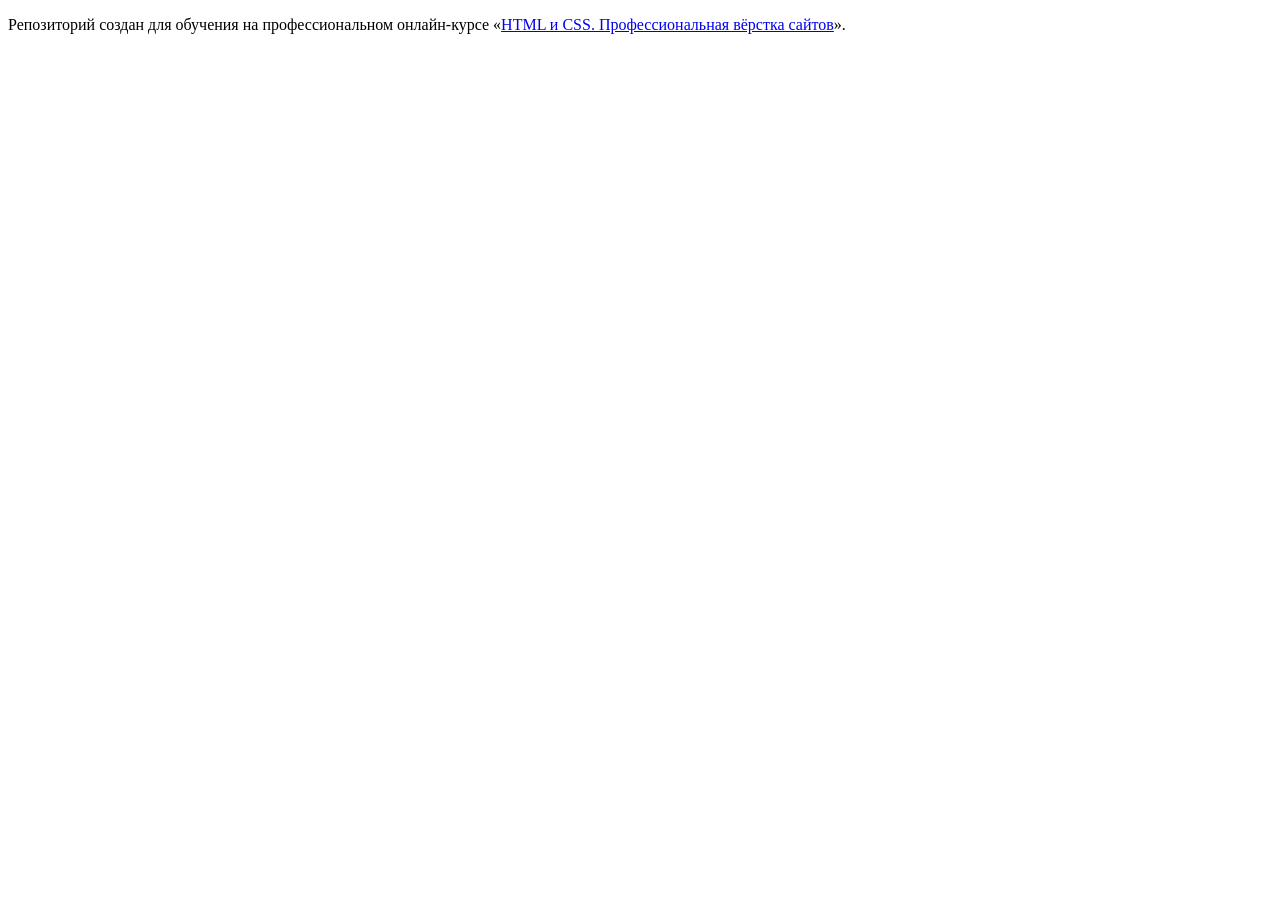
==== index.html @ 212c7be8 "загрузка иконки, фикс пути к ней" ====
<!DOCTYPE html>
<html lang="ru">
  <head>
    <meta charset="utf-8">
    <title>Wow-Prime</title>
    <meta name="viewport" content="width=device-width, initial-scale=1.0">
    <meta name="description" content="Лучший сервер для игры соло в World of Warcraft версии 3.3.5a">
    <meta name="keywords" content="Solo wow, Castom wow, lich king, mmotop">
    <meta name="author" content="Prime_prodject">
    <meta name="robots" content="index, follow">
    <meta property="og:title" content="Заголовок для соцсетей">
    <link rel="icon" href="file:///C:/myhome/favicon.ico" type="image/x-icon">
    <link rel="stylesheet" href="css/style.css">

<!--<meta property="og:description" content="Описание для соцсетей">
<meta property="og:image" content="https://example.com/image.jpg">
<meta property="og:url" content="https://example.com/page.html">
<meta property="og:type" content="website"-->

  </head>
  <body>

    <p>Репозиторий создан для обучения на профессиональном онлайн‑курсе «<a href="https://htmlacademy.ru/intensive/htmlcss">HTML и CSS. Профессиональная вёрстка сайтов</a>».</p>

  </body>
</html>
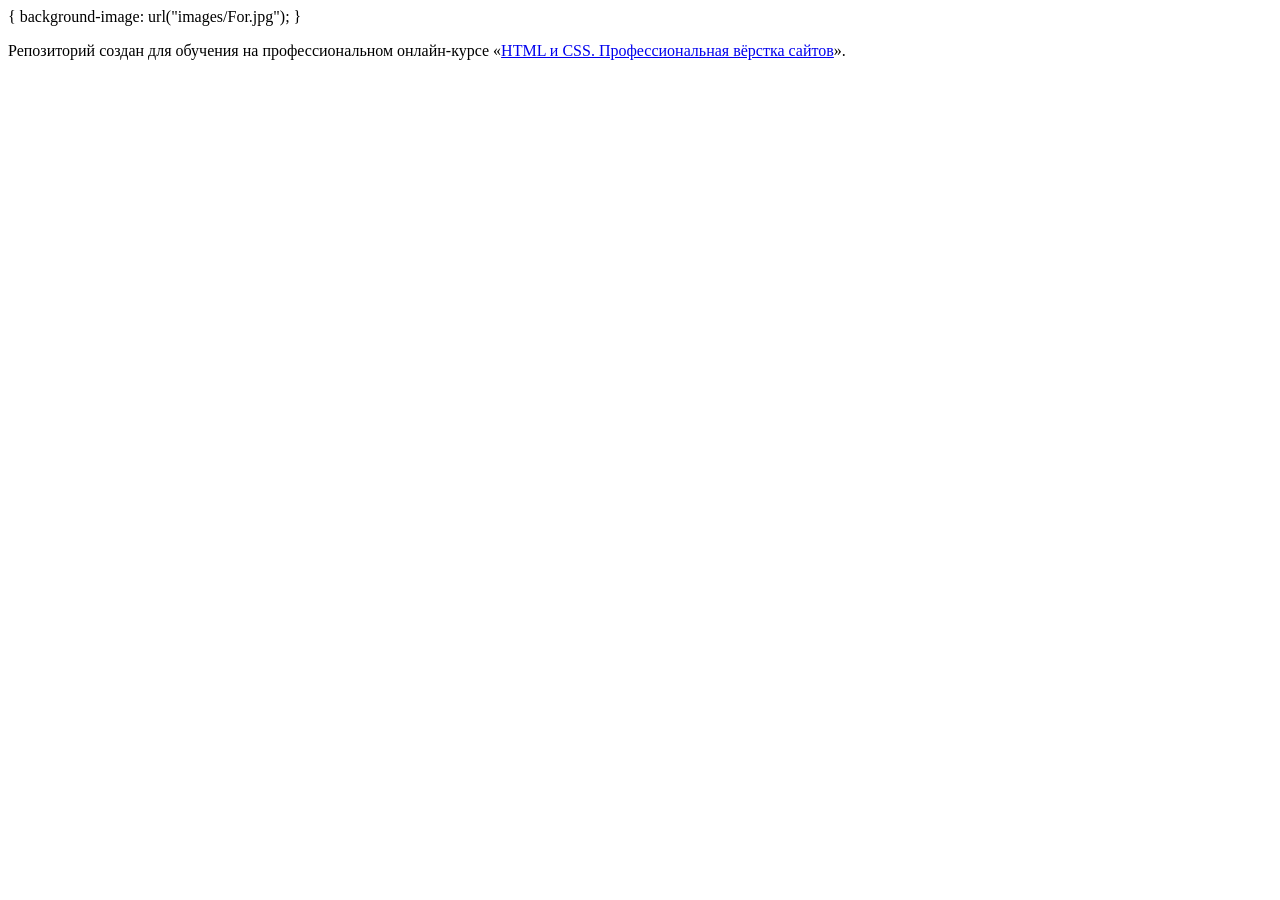
==== commit d6433c9e: "бекграунд" ====
--- a/index.html
+++ b/index.html
@@ -9,7 +9,7 @@
     <meta name="author" content="Prime_prodject">
     <meta name="robots" content="index, follow">
     <meta property="og:title" content="Заголовок для соцсетей">
-    <link rel="icon" href="file:///C:/myhome/favicon.ico" type="image/x-icon">
+    <link rel="icon" href="myhome/favicon.ico" type="image/x-icon">
     <link rel="stylesheet" href="css/style.css">
 
 <!--<meta property="og:description" content="Описание для соцсетей">
@@ -19,7 +19,9 @@
 
   </head>
   <body>
-
+ {
+  background-image: url("images/For.jpg");
+}
     <p>Репозиторий создан для обучения на профессиональном онлайн‑курсе «<a href="https://htmlacademy.ru/intensive/htmlcss">HTML и CSS. Профессиональная вёрстка сайтов</a>».</p>
 
   </body>
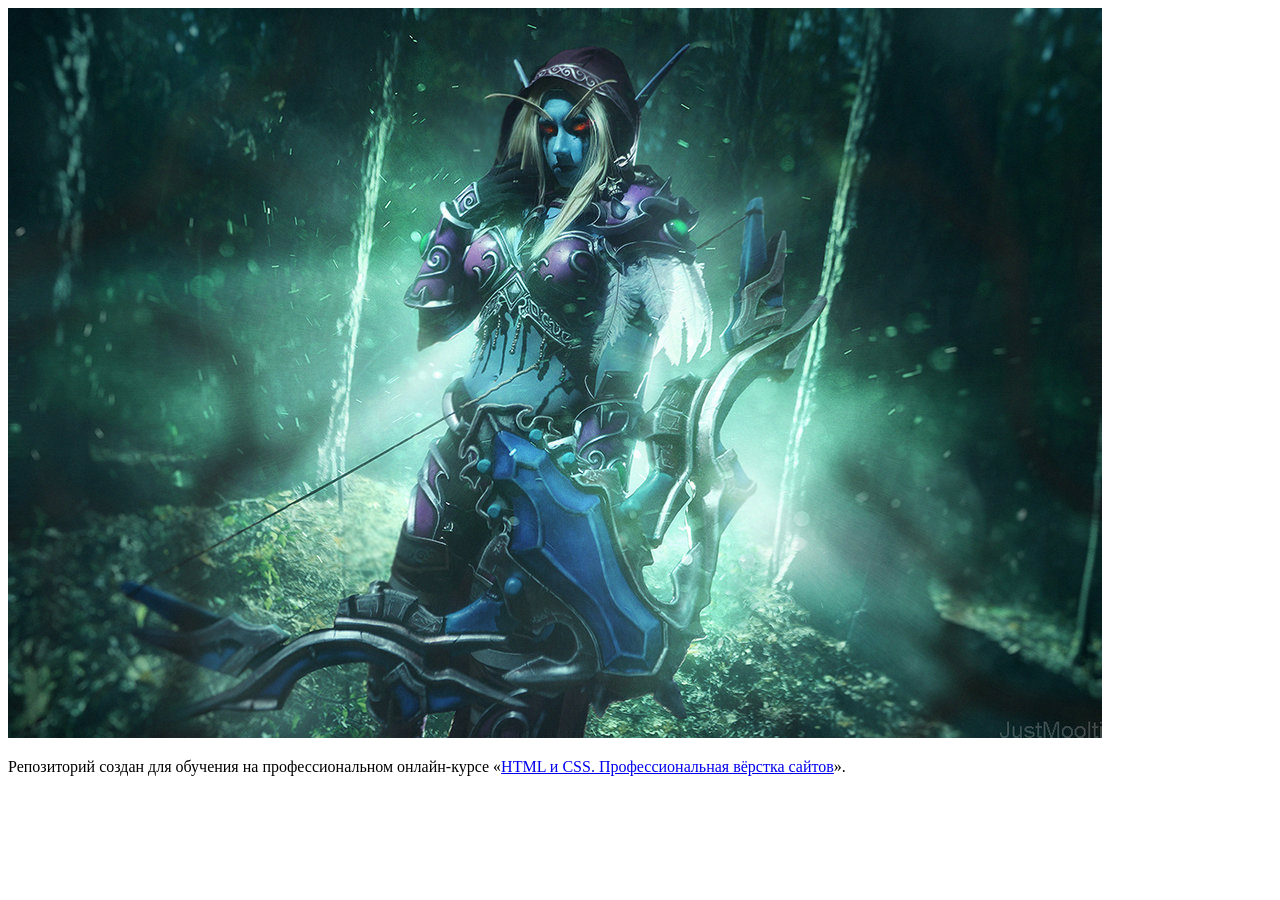
==== commit 9370b34f: "АЫ" ====
--- a/index.html
+++ b/index.html
@@ -19,9 +19,9 @@
 
   </head>
   <body>
- {
-  background-image: url("images/For.jpg");
-}
+ 
+ <img src="images/For.jpg" alt="Описание">
+
     <p>Репозиторий создан для обучения на профессиональном онлайн‑курсе «<a href="https://htmlacademy.ru/intensive/htmlcss">HTML и CSS. Профессиональная вёрстка сайтов</a>».</p>
 
   </body>
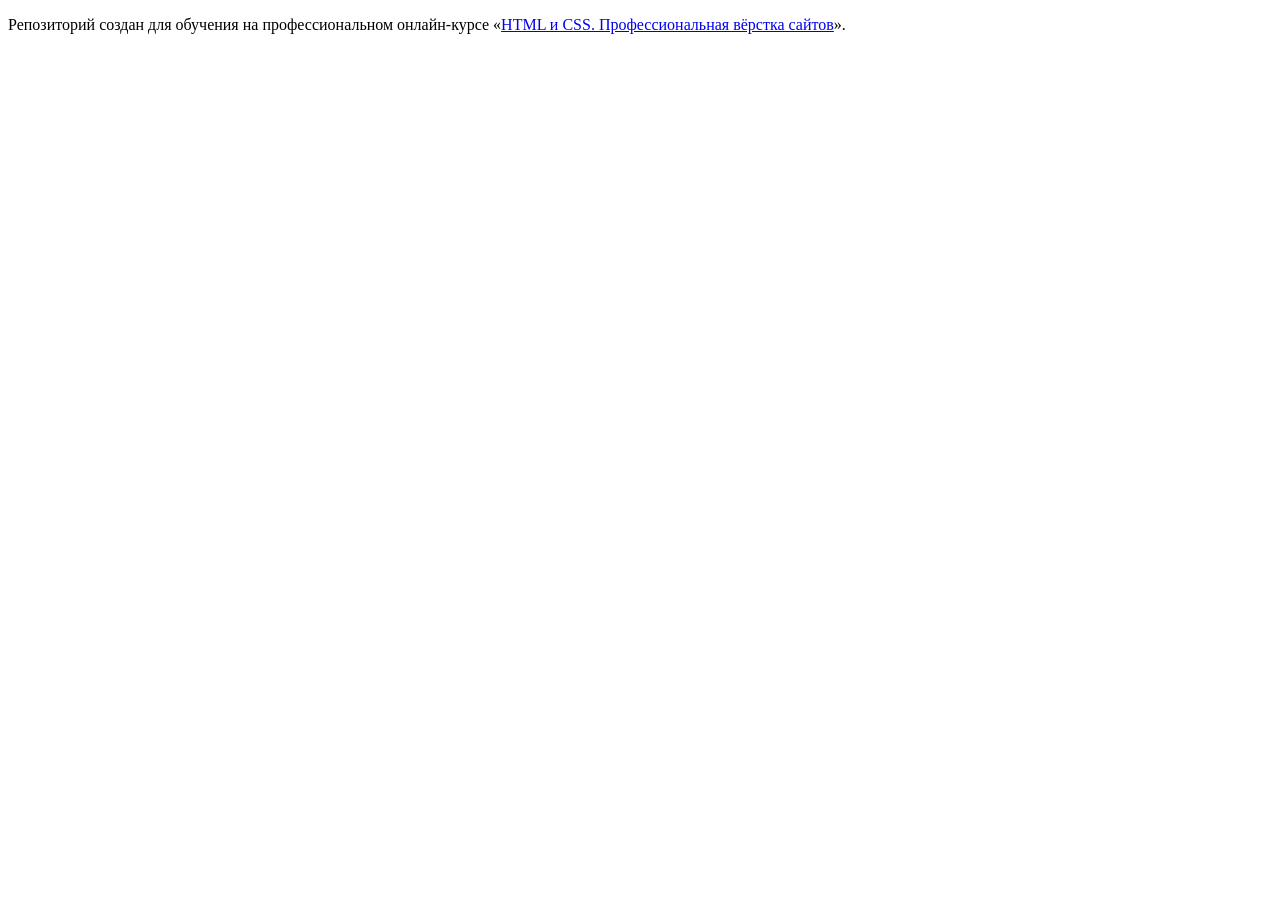
==== commit fd19bdc7: "фиксы" ====
--- a/index.html
+++ b/index.html
@@ -20,7 +20,6 @@
   </head>
   <body>
  
- <img src="images/For.jpg" alt="Описание">
 
     <p>Репозиторий создан для обучения на профессиональном онлайн‑курсе «<a href="https://htmlacademy.ru/intensive/htmlcss">HTML и CSS. Профессиональная вёрстка сайтов</a>».</p>
 
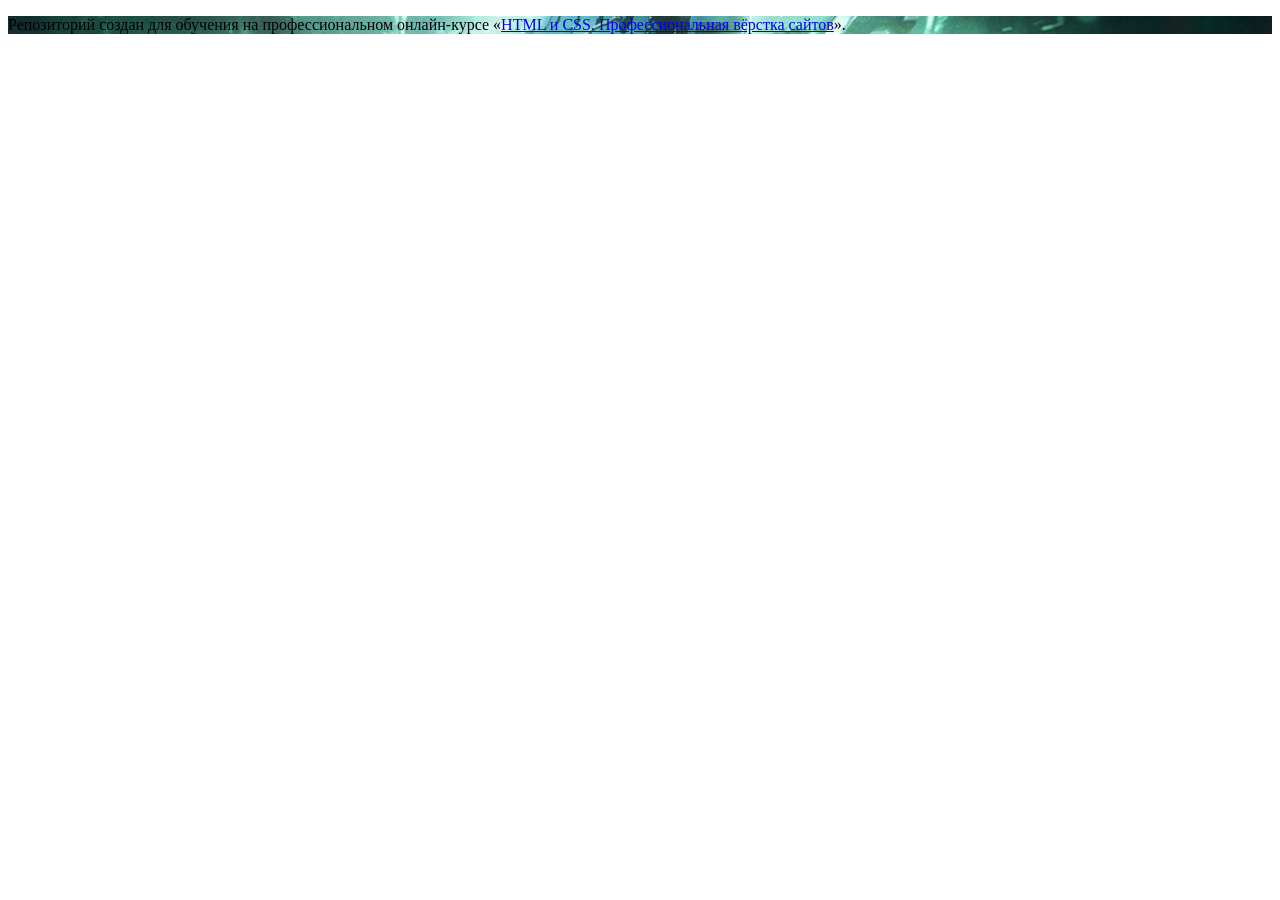
==== commit a99e3b74: "в" ====
--- a/index.html
+++ b/index.html
@@ -19,9 +19,9 @@
 
   </head>
   <body>
- 
+ <div class = "header">
 
-    <p>Репозиторий создан для обучения на профессиональном онлайн‑курсе «<a href="https://htmlacademy.ru/intensive/htmlcss">HTML и CSS. Профессиональная вёрстка сайтов</a>».</p>
-
+    <p>Репозиторий создан для обучения на профессиональном онлайн‑курсе «<a href="https://htmlacademy.ru/intensive/htmlcss">HTML и CSS. Профессиональная вёрстка сайтов</a>».</p>
+</div>
   </body>
-</html>
+</html>
--- a/css/style.css
+++ b/css/style.css
@@ -0,0 +1,4 @@
+
+.header {
+    background: url("../images/For.jpg")center / cover no-repeat;
+}
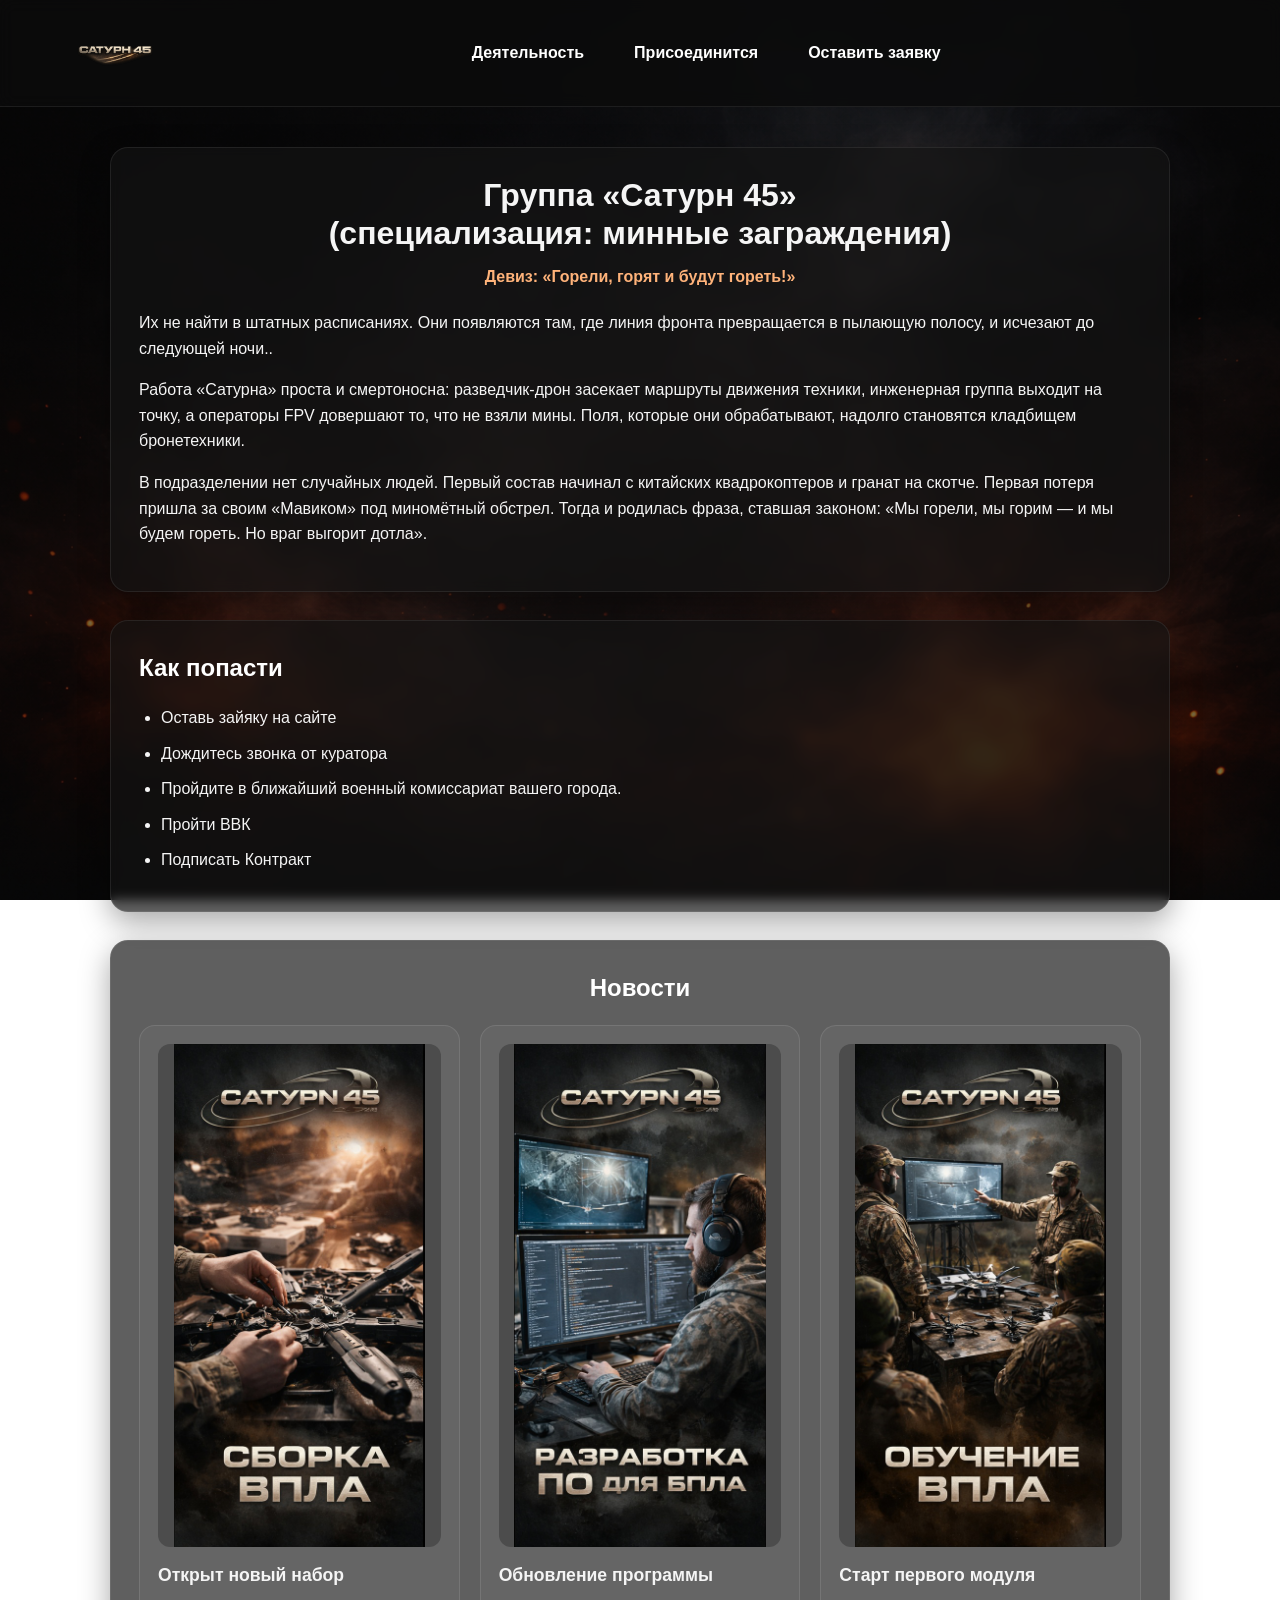
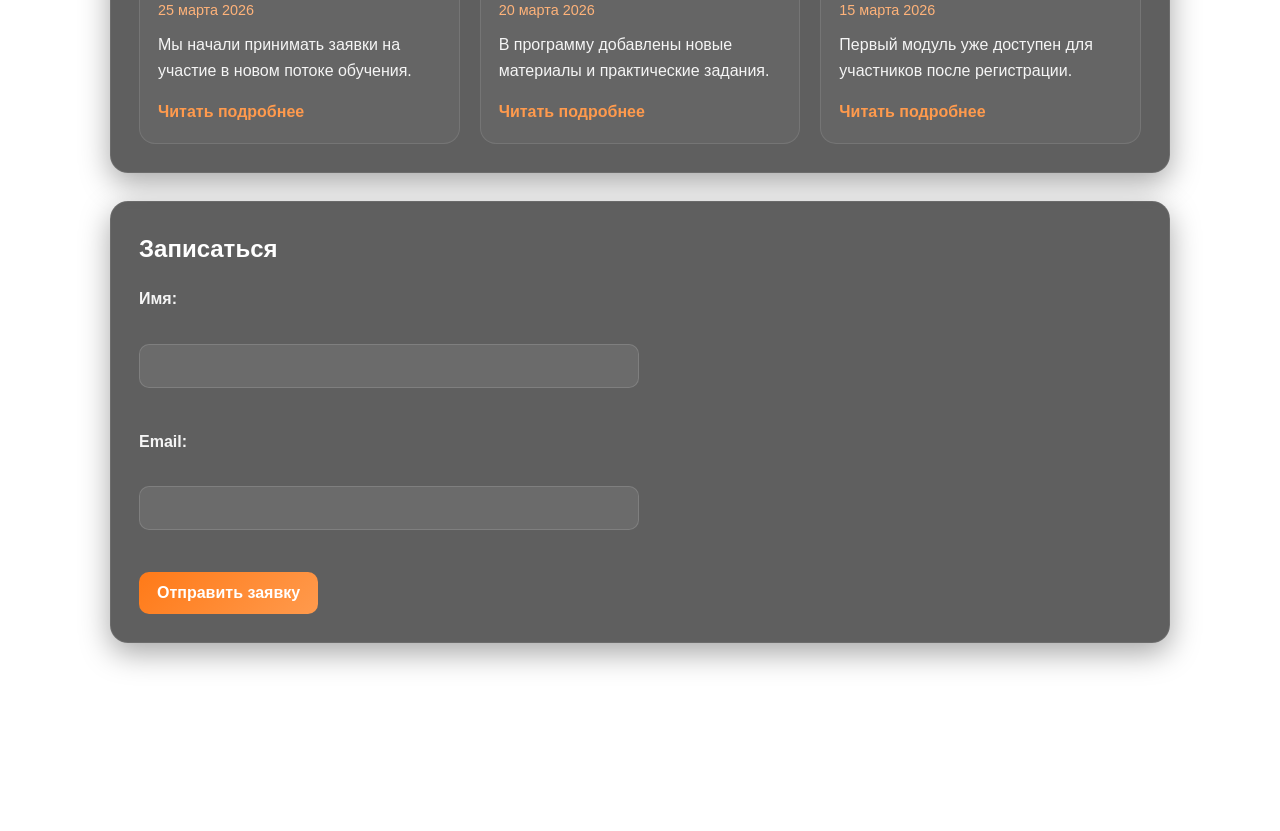
==== commit 23cb0ac3: "меняем концепцию аа" ====
--- a/index.html
+++ b/index.html
@@ -1,27 +1,97 @@
 <!DOCTYPE html>
 <html lang="ru">
-  <head>
-    <meta charset="utf-8">
-    <title>Wow-Prime</title>
+<head>
+    <meta charset="UTF-8">
     <meta name="viewport" content="width=device-width, initial-scale=1.0">
-    <meta name="description" content="Лучший сервер для игры соло в World of Warcraft версии 3.3.5a">
-    <meta name="keywords" content="Solo wow, Castom wow, lich king, mmotop">
-    <meta name="author" content="Prime_prodject">
-    <meta name="robots" content="index, follow">
-    <meta property="og:title" content="Заголовок для соцсетей">
-    <link rel="icon" href="myhome/favicon.ico" type="image/x-icon">
-    <link rel="stylesheet" href="css/style.css">
+    <title>Сатурн</title>
+    <link rel="stylesheet" href="css/styles.css">
+</head>
+<body>
+    <header>
+    <div class="header-inner">
+        <a href="#" class="logo-link">
+            <img src="images/logo.png" alt="Логотип" class="logo">
+        </a>
 
-<!--<meta property="og:description" content="Описание для соцсетей">
-<meta property="og:image" content="https://example.com/image.jpg">
-<meta property="og:url" content="https://example.com/page.html">
-<meta property="og:type" content="website"-->
+        <nav>
+            <a href="#about">Деятельность</a>
+            <a href="#program">Присоединится</a>
+            <a href="#signup">Оставить заявку</a>
+        </nav>
+    </div>
+</header>
 
-  </head>
-  <body>
- <div class = "header">
+    <main>
+        <section id="about">
+            <h1>Группа «Сатурн 45» <br> (специализация: минные заграждения)</h1>
+            <p><em>Девиз: «Горели, горят и будут гореть!»</em></p>
+            <p>
+                Их не найти в штатных расписаниях. Они появляются там, где линия фронта превращается в пылающую полосу, и исчезают до следующей ночи..
+            </p>
 
-    <p>Репозиторий создан для обучения на профессиональном онлайн‑курсе «<a href="https://htmlacademy.ru/intensive/htmlcss">HTML и CSS. Профессиональная вёрстка сайтов</a>».</p>
-</div>
-  </body>
+<p>
+    Работа «Сатурна» проста и смертоносна: разведчик-дрон засекает маршруты движения техники, инженерная группа выходит на точку, а операторы FPV довершают то, что не взяли мины. Поля, которые они обрабатывают, надолго становятся кладбищем бронетехники.
+</p>
+<p>
+   В подразделении нет случайных людей. Первый состав начинал с китайских квадрокоптеров и гранат на скотче. Первая потеря пришла за своим «Мавиком» под миномётный обстрел. Тогда и родилась фраза, ставшая законом: «Мы горели, мы горим — и мы будем гореть. Но враг выгорит дотла».
+</p>
+        </section>
+
+        <section id="program">
+            <h2>Как попасти</h2>
+            <ul>
+                <li>Оставь зайяку на сайте</li>
+                <li>Дождитесь звонка от куратора</li>
+                <li>Пройдите в ближайший военный комиссариат вашего города.</li>
+                <li>Пройти ВВК</li>
+                <li>Подписать Контракт</li>
+            </ul>
+        </section>
+<section id="news">
+    <h2>Новости</h2>
+
+    <div class="news-grid">
+        <article class="news-card">
+            <img src="images/news1.jpg" alt="Открыт новый набор" class="news-image">
+            <h3>Открыт новый набор</h3>
+            <p class="news-date">25 марта 2026</p>
+            <p>Мы начали принимать заявки на участие в новом потоке обучения.</p>
+            <a href="#">Читать подробнее</a>
+        </article>
+
+        <article class="news-card">
+            <img src="images/news2.jpg" alt="Обновление программы" class="news-image">
+            <h3>Обновление программы</h3>
+            <p class="news-date">20 марта 2026</p>
+            <p>В программу добавлены новые материалы и практические задания.</p>
+            <a href="#">Читать подробнее</a>
+        </article>
+
+        <article class="news-card">
+            <img src="images/news3.jpg" alt="Старт первого модуля" class="news-image">
+            <h3>Старт первого модуля</h3>
+            <p class="news-date">15 марта 2026</p>
+            <p>Первый модуль уже доступен для участников после регистрации.</p>
+            <a href="#">Читать подробнее</a>
+        </article>
+    </div>
+</section>
+        <section id="signup">
+            <h2>Записаться</h2>
+            <form>
+                <label for="student-name">Имя:</label><br>
+                <input type="text" id="student-name" name="student-name"><br><br>
+                <label for="student-email">Email:</label><br>
+                <input type="email" id="student-email" name="student-email"><br><br>
+
+                <button type="submit">Отправить заявку</button>
+            </form>
+        </section>
+    </main>
+
+    <footer>
+        <p>© 2026 Сатурн групп</p>
+    </footer>
+
+</body>
 </html>
--- a/css/styles.css
+++ b/css/styles.css
@@ -0,0 +1,271 @@
+* {
+    box-sizing: border-box;
+}
+
+html {
+    scroll-behavior: smooth;
+}
+
+body {
+    margin: 0;
+    min-height: 100vh;
+    font-family: Arial, sans-serif;
+    color: #f5f5f5;
+    background-image: url("../images/background.png");
+    background-size: cover;
+    background-repeat: no-repeat;
+    background-position: center;
+    background-attachment: fixed;
+    line-height: 1.6;
+}
+
+/* затемнение поверх фона */
+body::before {
+    content: "";
+    position: fixed;
+    inset: 0;
+    background: rgba(10, 10, 10, 0.55);
+    z-index: -1;
+}
+
+header {
+    position: sticky;
+    top: 0;
+    z-index: 100;
+    background: rgba(12, 12, 12, 0.82);
+    backdrop-filter: blur(8px);
+    border-bottom: 1px solid rgba(255, 255, 255, 0.08);
+}
+
+.header-inner {
+    max-width: 1200px;
+    margin: 0 auto;
+    padding: 12px 20px;
+    display: flex;
+    align-items: center;
+    justify-content: space-between;
+    gap: 20px;
+}
+
+.logo-link {
+    display: inline-flex;
+    align-items: center;
+    text-decoration: none;
+    flex-shrink: 0;
+}
+
+.logo {
+    height: 75px;
+    width: auto;
+    display: block;
+}
+
+nav {
+    max-width: 1200px;
+    margin: 0 auto;
+    padding: 18px 20px;
+    display: flex;
+    justify-content: center;
+    gap: 18px;
+    flex-wrap: wrap;
+}
+
+nav a {
+    color: #ffffff;
+    text-decoration: none;
+    font-weight: bold;
+    padding: 10px 16px;
+    border-radius: 10px;
+    transition: 0.3s ease;
+}
+
+nav a:hover {
+    background: rgba(255, 255, 255, 0.12);
+    color: #ffb37a;
+}
+
+main {
+    max-width: 1100px;
+    margin: 0 auto;
+    padding: 40px 20px 60px;
+}
+
+section {
+    background: rgba(20, 20, 20, 0.68);
+    border: 1px solid rgba(255, 255, 255, 0.08);
+    border-radius: 18px;
+    padding: 28px;
+    margin-bottom: 28px;
+    box-shadow: 0 10px 30px rgba(0, 0, 0, 0.35);
+    backdrop-filter: blur(6px);
+}
+
+#about h1 {
+    text-align: center;
+    font-size: 2rem;
+    line-height: 1.2;
+    margin-top: 0;
+    margin-bottom: 12px;
+}
+
+#about em {
+    display: block;
+    text-align: center;
+    color: #ffb37a;
+    font-style: normal;
+    font-weight: bold;
+    margin-bottom: 20px;
+}
+
+h2 {
+    margin-top: 0;
+    margin-bottom: 18px;
+    font-size: 1.5rem;
+    color: #ffffff;
+}
+
+p {
+    margin: 0 0 16px;
+}
+
+ul {
+    margin: 0;
+    padding-left: 22px;
+}
+
+li {
+    margin-bottom: 10px;
+}
+
+/* новости */
+#news h2 {
+    text-align: center;
+}
+
+.news-grid {
+    display: grid;
+    grid-template-columns: repeat(auto-fit, minmax(260px, 1fr));
+    gap: 20px;
+}
+
+.news-card {
+    background: rgba(255, 255, 255, 0.04);
+    border: 1px solid rgba(255, 255, 255, 0.1);
+    border-radius: 16px;
+    padding: 18px;
+    transition: 0.3s ease;
+    overflow: hidden;
+}
+
+.news-card:hover {
+    transform: translateY(-4px);
+    border-color: rgba(255, 140, 60, 0.75);
+    box-shadow: 0 8px 20px rgba(0, 0, 0, 0.3);
+}
+
+.news-image {
+    width: 100%;
+    aspect-ratio: 9 / 16;
+    display: block;
+    object-fit: contain;
+    object-position: center;
+    border-radius: 12px;
+    margin-bottom: 14px;
+    background: rgba(0, 0, 0, 0.25);
+}
+
+.news-card h3 {
+    margin-top: 0;
+    margin-bottom: 10px;
+    font-size: 1.1rem;
+}
+
+.news-date {
+    color: #ffb37a;
+    font-size: 0.9rem;
+    margin-bottom: 10px;
+}
+
+.news-card a {
+    color: #ff9a4d;
+    text-decoration: none;
+    font-weight: bold;
+}
+
+.news-card a:hover {
+    text-decoration: underline;
+}
+
+/* форма */
+form {
+    max-width: 500px;
+}
+
+label {
+    display: block;
+    margin-bottom: 6px;
+    font-weight: bold;
+}
+
+input {
+    width: 100%;
+    padding: 12px 14px;
+    margin-bottom: 16px;
+    border: 1px solid rgba(255, 255, 255, 0.14);
+    border-radius: 10px;
+    background: rgba(255, 255, 255, 0.07);
+    color: #ffffff;
+    font-size: 1rem;
+    outline: none;
+}
+
+input:focus {
+    border-color: rgba(255, 180, 120, 0.8);
+    background: rgba(255, 255, 255, 0.1);
+}
+
+button {
+    padding: 12px 18px;
+    border: none;
+    border-radius: 10px;
+    background: linear-gradient(135deg, #ff7a18, #ff9a4d);
+    color: white;
+    font-size: 1rem;
+    font-weight: bold;
+    cursor: pointer;
+    transition: 0.3s ease;
+}
+
+button:hover {
+    transform: translateY(-2px);
+    filter: brightness(1.05);
+}
+
+footer {
+    text-align: center;
+    padding: 24px 16px 36px;
+    color: rgba(255, 255, 255, 0.8);
+    font-size: 0.95rem;
+}
+
+@media (max-width: 768px) {
+    main {
+        padding: 24px 14px 40px;
+    }
+
+    section {
+        padding: 20px;
+    }
+
+    #about h1 {
+        font-size: 1.6rem;
+    }
+
+    h2 {
+        font-size: 1.25rem;
+    }
+
+    .news-image {
+        height: 160px;
+    }
+}
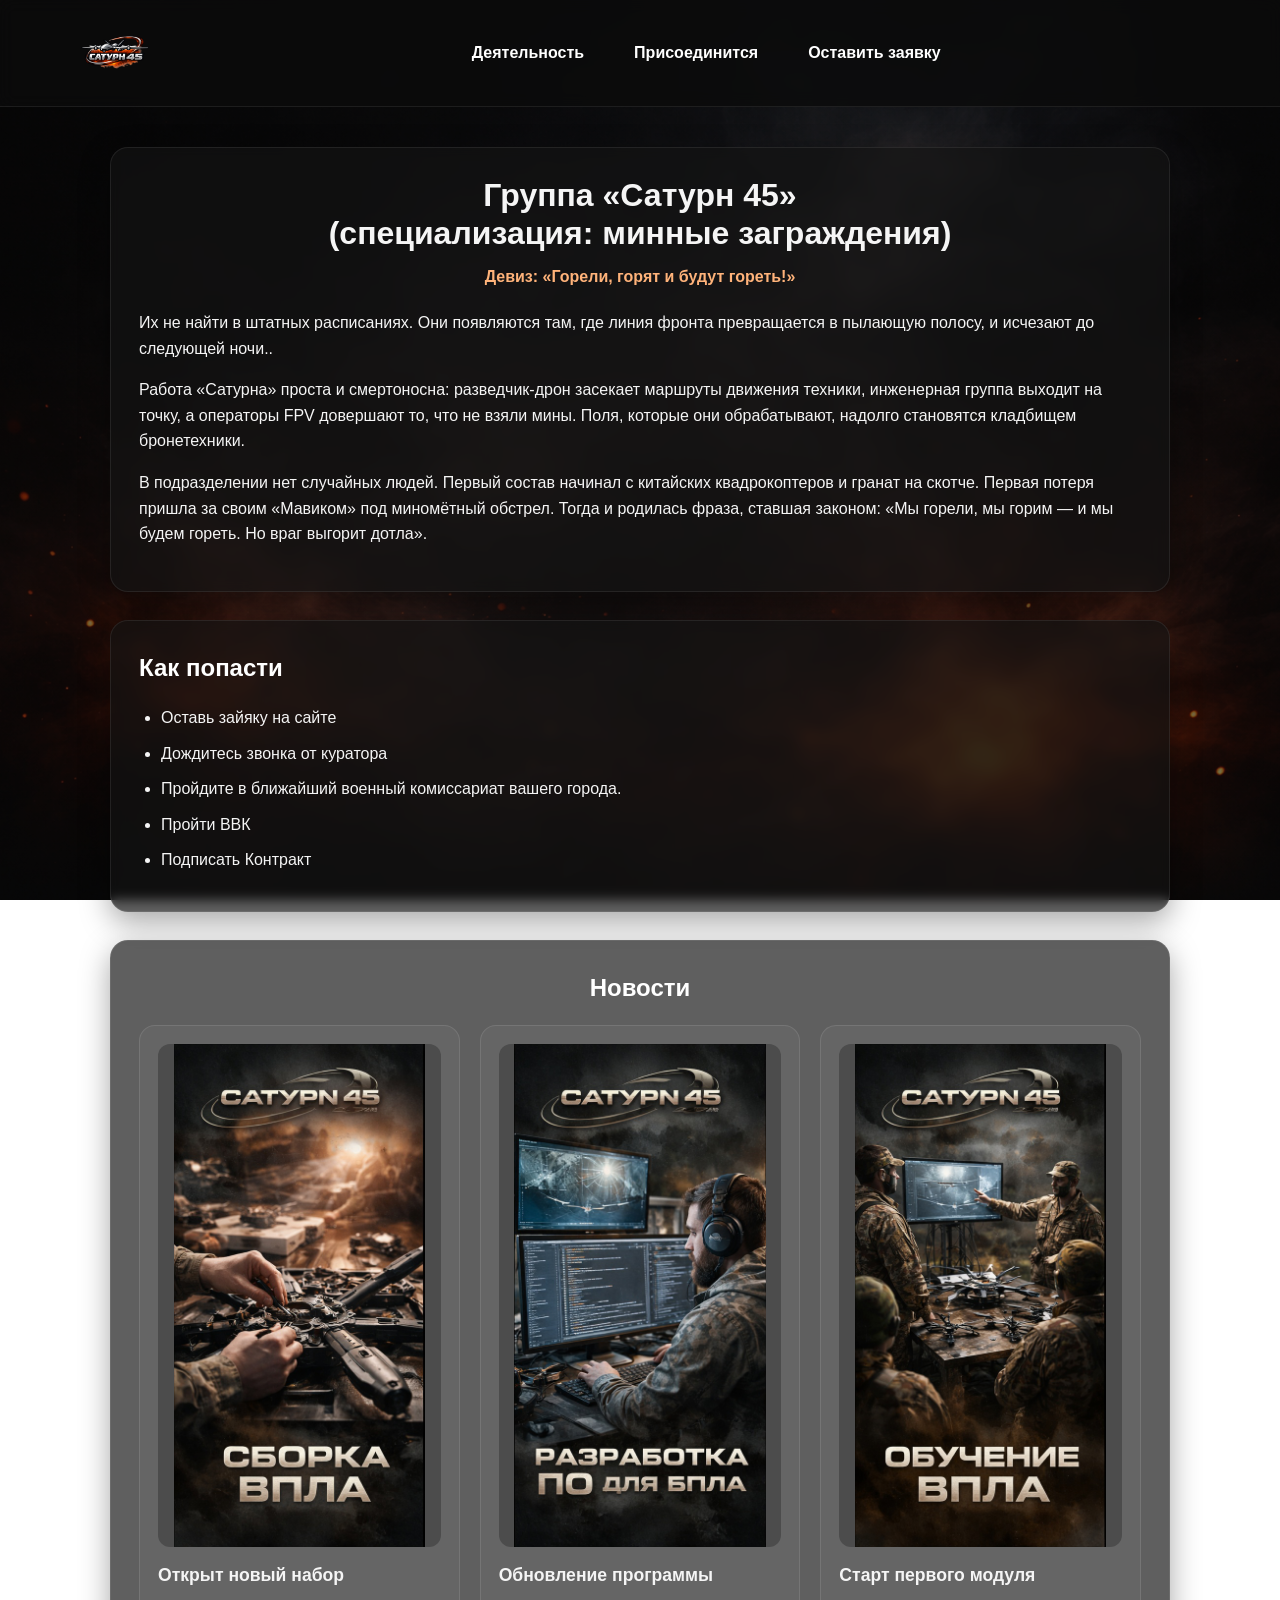
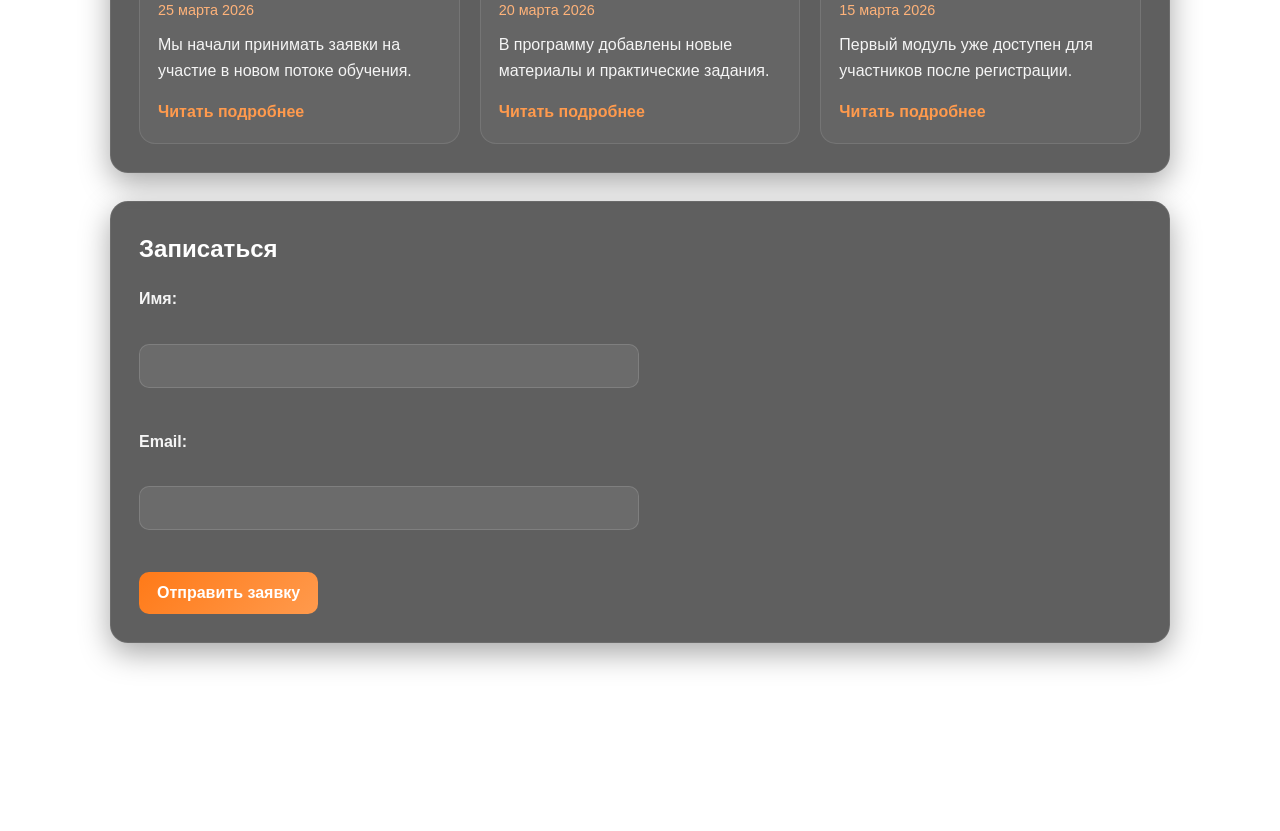
==== commit c73154bd: "иконка" ====
--- a/index.html
+++ b/index.html
@@ -4,6 +4,7 @@
     <meta charset="UTF-8">
     <meta name="viewport" content="width=device-width, initial-scale=1.0">
     <title>Сатурн</title>
+    <link rel="icon" type="image/png" sizes="32x32" href="images/favicon_saturn45_32.png">
     <link rel="stylesheet" href="css/styles.css">
 </head>
 <body>
